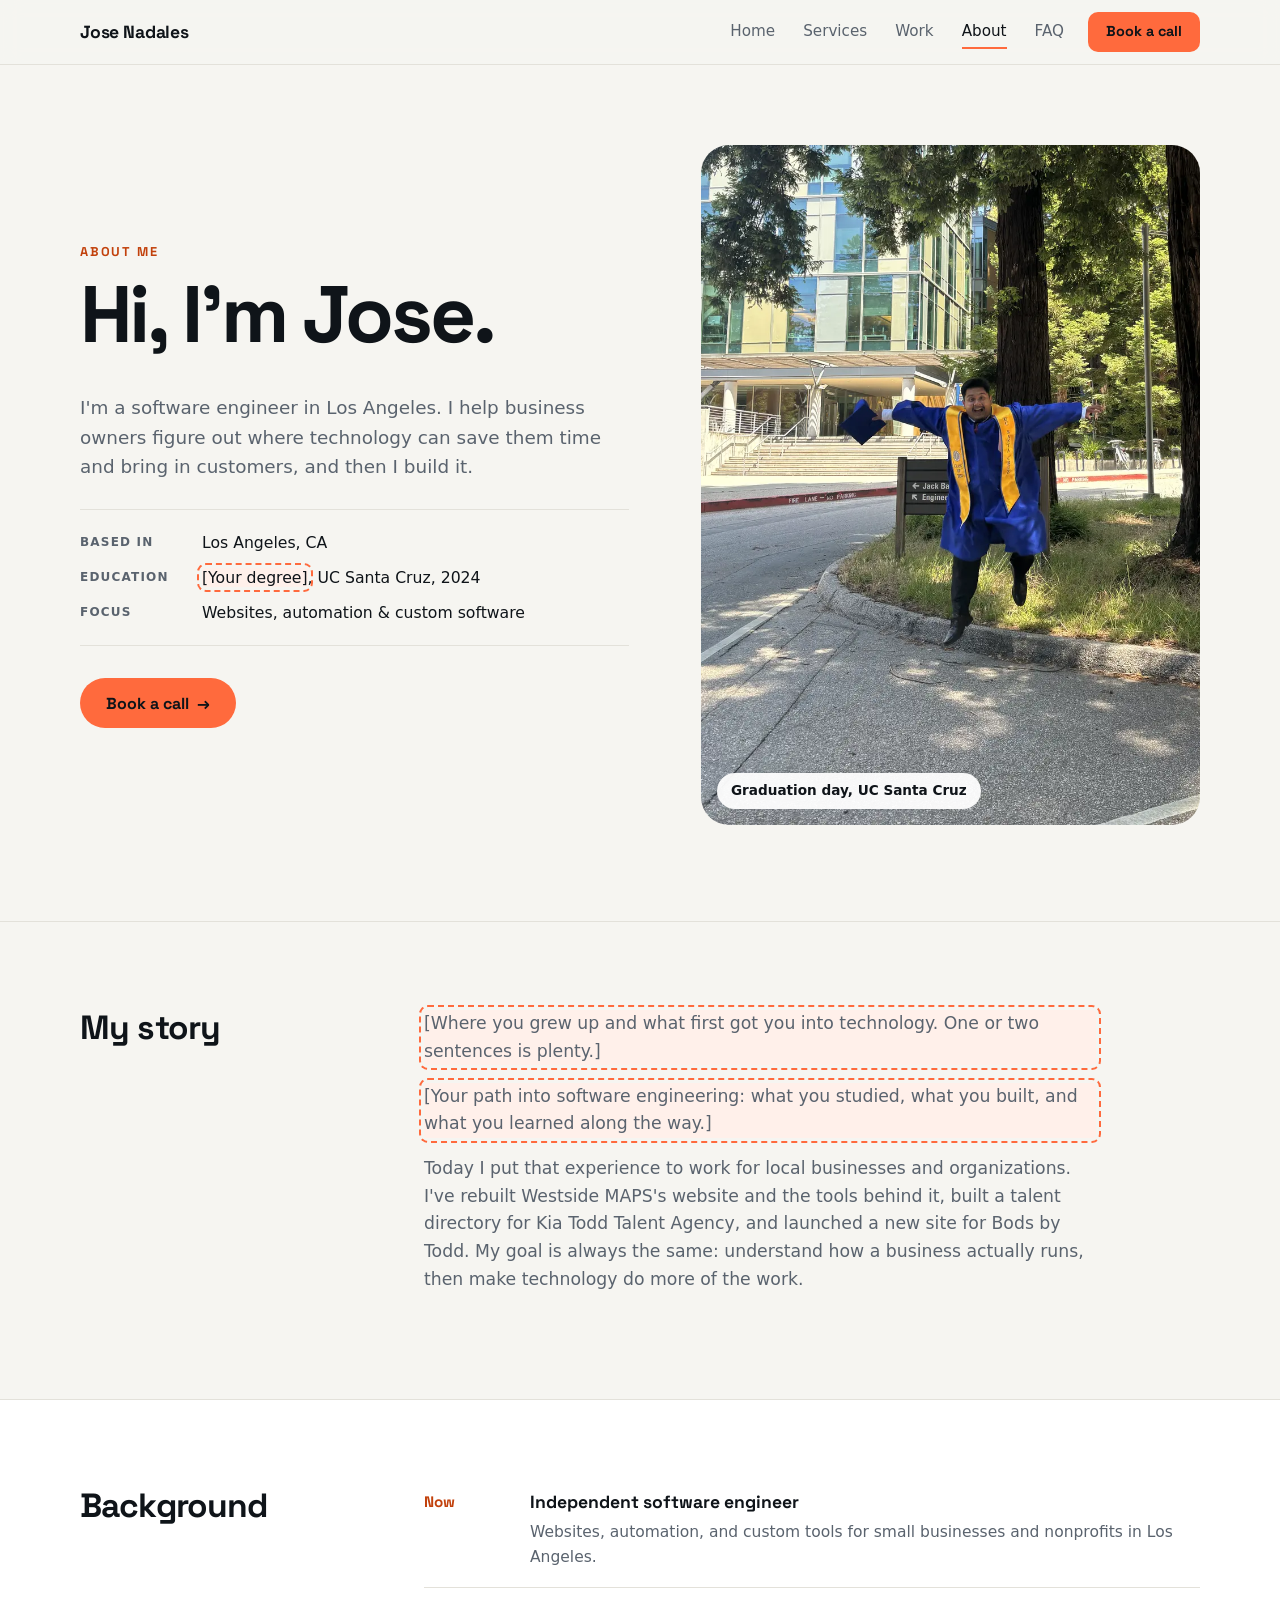
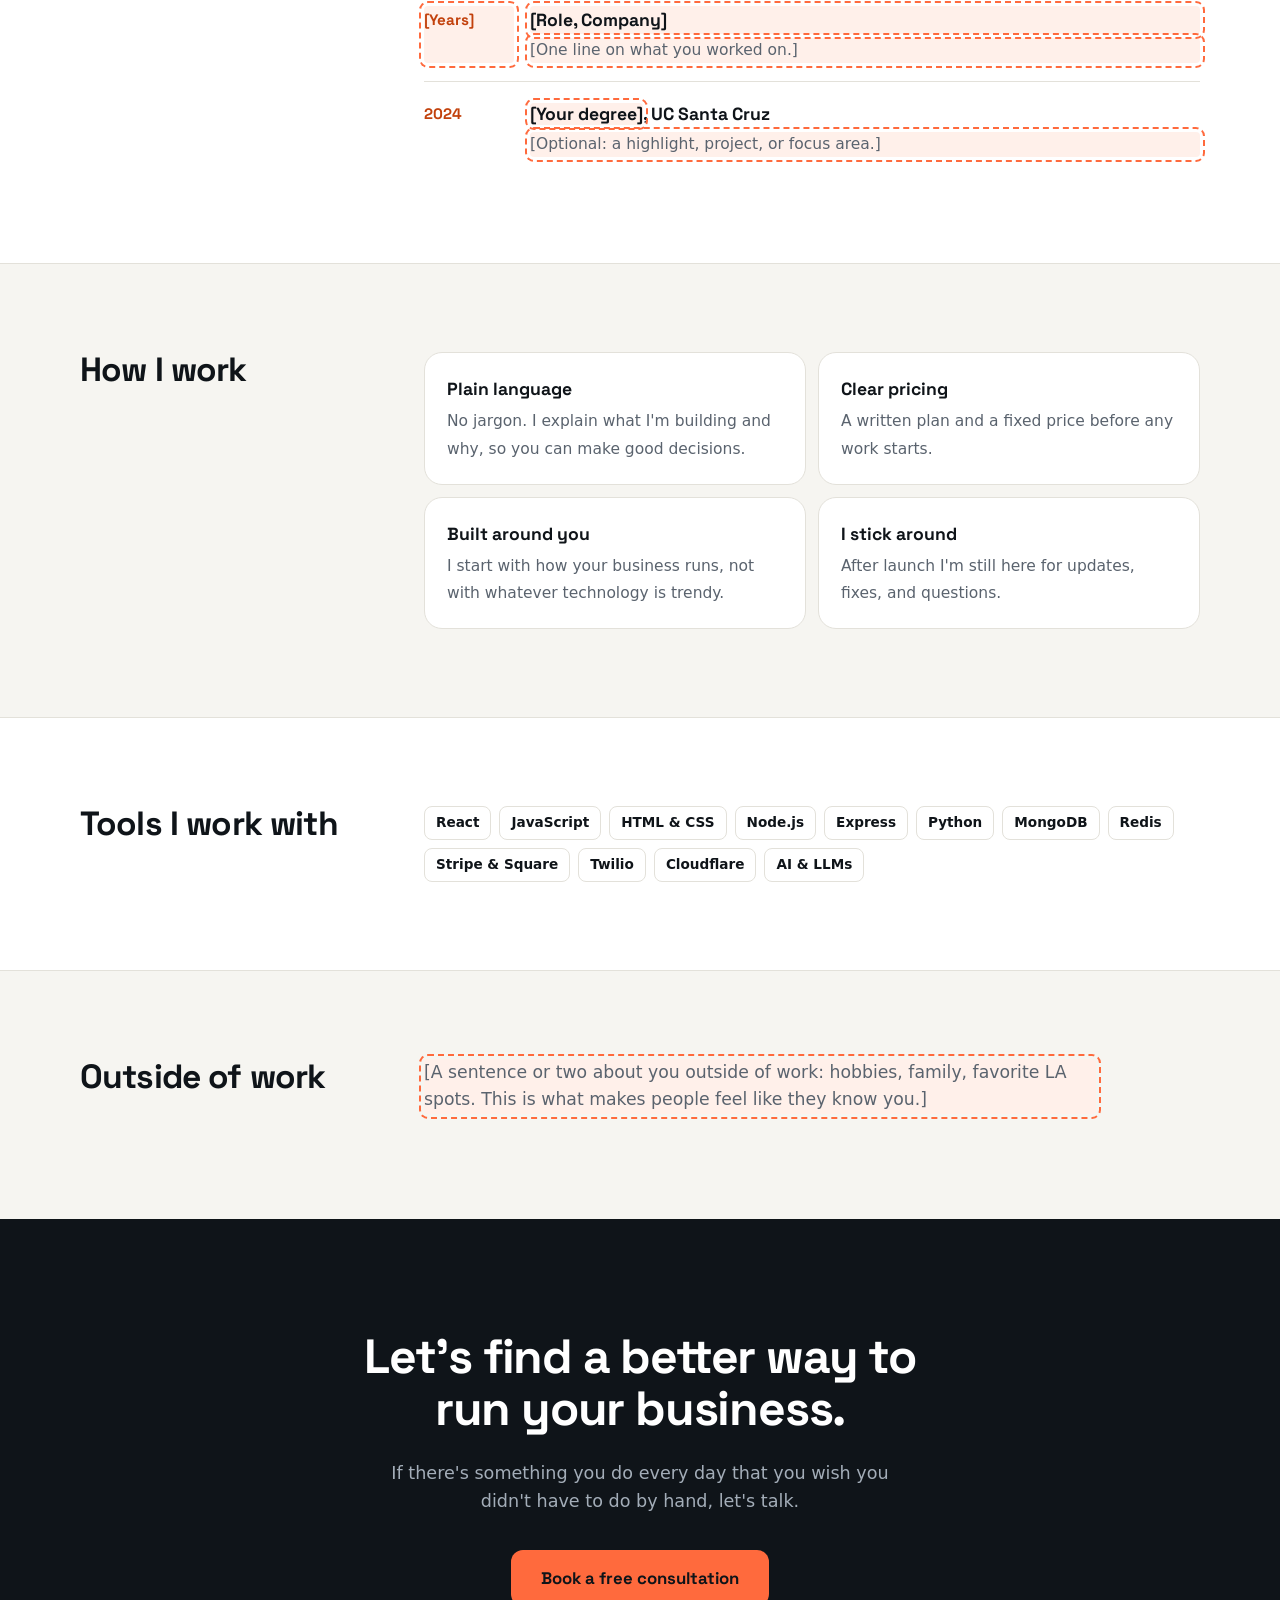
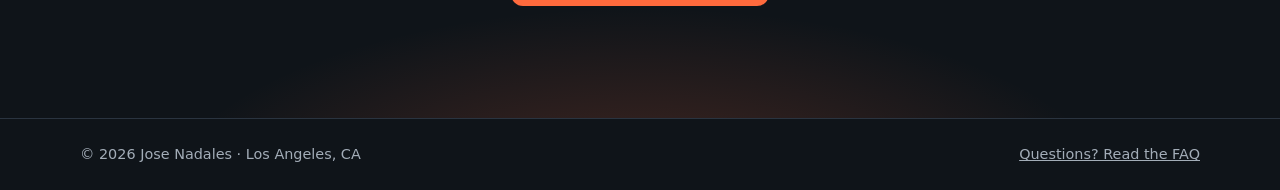
==== about.html @ cd743653 "quick update with about page," ====
<!doctype html>
<html lang="en">
<head>
<meta charset="utf-8">
<meta name="viewport" content="width=device-width, initial-scale=1">
<title>About Jose Nadales | Software Engineer in Los Angeles</title>
<meta name="description" content="Jose Nadales is a software engineer in Los Angeles who helps businesses use websites, automation, and custom tools to work smarter and grow.">
<meta property="og:title" content="About Jose Nadales">
<meta property="og:description" content="A software engineer in Los Angeles who helps businesses work smarter with technology.">
<meta property="og:type" content="profile">
<meta property="og:url" content="https://nadoodles.dev/about.html">
<meta name="theme-color" content="#0f1419">
<link rel="icon" href="data:image/svg+xml,%3Csvg xmlns='http://www.w3.org/2000/svg' viewBox='0 0 64 64'%3E%3Crect width='64' height='64' rx='14' fill='%230f1419'/%3E%3Ctext x='32' y='42' font-family='Arial,sans-serif' font-size='28' font-weight='700' fill='%23ff6a3d' text-anchor='middle'%3EJN%3C/text%3E%3C/svg%3E">
<link rel="preconnect" href="https://fonts.googleapis.com">
<link rel="preconnect" href="https://fonts.gstatic.com" crossorigin>
<link rel="preconnect" href="https://assets.calendly.com">
<link href="https://fonts.googleapis.com/css2?family=Space+Grotesk:wght@500;700&display=swap" rel="stylesheet">
<link rel="stylesheet" href="style.css?v=6">
<script src="script.js?v=6" defer></script>
</head>
<body>

<header class="site-header">
  <div class="wrap header-inner">
    <a class="brand" href="index.html">Jose Nadales</a>
    <nav class="nav" aria-label="Main">
      <a href="index.html">Home</a>
      <a href="index.html#services">Services</a>
      <a href="index.html#work">Work</a>
      <a href="about.html" aria-current="page">About</a>
      <a href="faq.html">FAQ</a>
    </nav>
    <a class="btn btn-accent btn-sm" href="https://calendly.com/josenadales/chat-with-jose" data-calendly>Book a call</a>
  </div>
</header>

<main>
  <!--
    HOW TO EDIT THIS PAGE
    Anything in a dashed orange box (class="todo") is a placeholder for you to fill in.
    Replace the text, then delete the class="todo" part so it shows as normal text.
  -->

  <!-- Intro -->
  <section class="about-hero">
    <div class="wrap about-hero-grid">
      <div class="about-hero-copy">
        <p class="eyebrow">About me</p>
        <h1>Hi, I'm Jose.</h1>
        <p class="lead lead-light">I'm a software engineer in Los Angeles. I help business owners figure out where technology can save them time and bring in customers, and then I build it.</p>
        <ul class="facts">
          <li><span>Based in</span>Los Angeles, CA</li>
          <li><span>Education</span><span><span class="todo">[Your degree]</span>, UC Santa Cruz, 2024</span></li>
          <li><span>Focus</span>Websites, automation &amp; custom software</li>
        </ul>
        <a class="btn btn-accent btn-pill" href="https://calendly.com/josenadales/chat-with-jose" data-calendly>Book a call <span aria-hidden="true">&rarr;</span></a>
      </div>
      <figure class="about-photo">
        <img src="images/jose-about.webp" alt="Jose jumping for joy in his graduation gown among the redwoods at UC Santa Cruz" width="900" height="1200" decoding="async" fetchpriority="high">
        <figcaption>Graduation day, UC Santa Cruz</figcaption>
      </figure>
    </div>
  </section>

  <!-- Story -->
  <section class="about-section">
    <div class="wrap about-cols">
      <h2>My story</h2>
      <div class="prose">
        <p class="todo">[Where you grew up and what first got you into technology. One or two sentences is plenty.]</p>
        <p class="todo">[Your path into software engineering: what you studied, what you built, and what you learned along the way.]</p>
        <p>Today I put that experience to work for local businesses and organizations. I've rebuilt Westside MAPS's website and the tools behind it, built a talent directory for Kia Todd Talent Agency, and launched a new site for Bods by Todd. My goal is always the same: understand how a business actually runs, then make technology do more of the work.</p>
      </div>
    </div>
  </section>

  <!-- Background -->
  <section class="about-section about-section-alt">
    <div class="wrap about-cols">
      <h2>Background</h2>
      <ol class="timeline">
        <li>
          <span class="tl-when">Now</span>
          <div><strong>Independent software engineer</strong><p>Websites, automation, and custom tools for small businesses and nonprofits in Los Angeles.</p></div>
        </li>
        <li>
          <span class="tl-when todo">[Years]</span>
          <div><strong class="todo">[Role, Company]</strong><p class="todo">[One line on what you worked on.]</p></div>
        </li>
        <li>
          <span class="tl-when">2024</span>
          <div><strong><span class="todo">[Your degree]</span>, UC Santa Cruz</strong><p class="todo">[Optional: a highlight, project, or focus area.]</p></div>
        </li>
      </ol>
    </div>
  </section>

  <!-- How I work -->
  <section class="about-section">
    <div class="wrap about-cols">
      <h2>How I work</h2>
      <ul class="values">
        <li><strong>Plain language</strong><span>No jargon. I explain what I'm building and why, so you can make good decisions.</span></li>
        <li><strong>Clear pricing</strong><span>A written plan and a fixed price before any work starts.</span></li>
        <li><strong>Built around you</strong><span>I start with how your business runs, not with whatever technology is trendy.</span></li>
        <li><strong>I stick around</strong><span>After launch I'm still here for updates, fixes, and questions.</span></li>
      </ul>
    </div>
  </section>

  <!-- Tools -->
  <section class="about-section about-section-alt">
    <div class="wrap about-cols">
      <h2>Tools I work with</h2>
      <div class="stack">
        <ul>
          <li>React</li><li>JavaScript</li><li>HTML &amp; CSS</li><li>Node.js</li><li>Express</li><li>Python</li><li>MongoDB</li><li>Redis</li><li>Stripe &amp; Square</li><li>Twilio</li><li>Cloudflare</li><li>AI &amp; LLMs</li>
        </ul>
      </div>
    </div>
  </section>

  <!-- Outside of work -->
  <section class="about-section">
    <div class="wrap about-cols">
      <h2>Outside of work</h2>
      <div class="prose">
        <p class="todo">[A sentence or two about you outside of work: hobbies, family, favorite LA spots. This is what makes people feel like they know you.]</p>
      </div>
    </div>
  </section>

  <section class="cta">
    <div class="wrap">
      <h2>Let's find a better way to run your business.</h2>
      <p>If there's something you do every day that you wish you didn't have to do by hand, let's talk.</p>
      <a class="btn btn-accent btn-lg" href="https://calendly.com/josenadales/chat-with-jose" data-calendly>Book a free consultation</a>
    </div>
  </section>
</main>

<footer class="site-footer">
  <div class="wrap footer-inner">
    <span>© 2026 Jose Nadales · Los Angeles, CA</span>
    <a href="faq.html">Questions? Read the FAQ</a>
  </div>
</footer>

</body>
</html>
---- style.css ----
/* ===== Tokens ===== */
:root{
  --bg:#f6f5f1;
  --surface:#ffffff;
  --ink:#0f1419;
  --muted:#5a636e;
  --line:#e3e1da;
  --dark:#0f1419;
  --dark-2:#18212b;
  --dark-line:#2a3440;
  --dark-muted:#a3adb8;
  --accent:#ff6a3d;
  --accent-hover:#ff825c;
  --accent-text:#c2410c;   /* accent for text on light backgrounds */
  --accent-soft:#fff0ea;
  --display:"Space Grotesk",system-ui,-apple-system,"Segoe UI",Roboto,sans-serif;
  --sans:system-ui,-apple-system,"Segoe UI",Roboto,"Helvetica Neue",Arial,sans-serif;
  --radius:18px;
}

/* ===== Base ===== */
*,*::before,*::after{box-sizing:border-box}
html{scroll-behavior:smooth;-webkit-text-size-adjust:100%}
@media (prefers-reduced-motion:reduce){html{scroll-behavior:auto}*{animation:none!important;transition:none!important}}
body{margin:0;background:var(--bg);color:var(--ink);font:17px/1.6 var(--sans)}
img{max-width:100%;display:block}
a{color:inherit}
h1,h2,h3{font-family:var(--display);font-weight:700;line-height:1.08;letter-spacing:-.025em;margin:0 0 .5em}
h1{font-size:clamp(2.3rem,8.5vw,3.7rem)}
h2{font-size:clamp(1.9rem,6vw,3rem)}
h3{font-size:1.25rem;letter-spacing:-.015em;line-height:1.2}
p{margin:0 0 1em}
ul,ol{margin:0;padding:0;list-style:none}
.wrap{max-width:1160px;margin:0 auto;padding:0 20px}
section{padding:80px 0;scroll-margin-top:112px}
@media (min-width:760px){section{scroll-margin-top:64px}}
@media (min-width:900px){section{padding:112px 0}}

.eyebrow{font-family:var(--display);font-size:.8rem;font-weight:700;text-transform:uppercase;letter-spacing:.14em;color:var(--accent-text);margin-bottom:1em}
.lead{font-size:1.15rem;max-width:38rem;color:var(--dark-muted)}
.lead-light{color:var(--muted)}
.fineprint{font-size:.85rem;color:var(--muted);margin:18px 0 0}

/* ===== Buttons ===== */
.btn{display:inline-flex;align-items:center;justify-content:center;min-height:50px;padding:0 24px;border-radius:12px;font-family:var(--display);font-weight:700;font-size:1rem;text-decoration:none;border:2px solid transparent;cursor:pointer;transition:background .15s,border-color .15s,transform .15s}
.btn:active{transform:translateY(1px)}
.btn:focus-visible{outline:3px solid var(--accent);outline-offset:3px}
.btn-sm{min-height:40px;padding:0 16px;font-size:.9rem;border-radius:10px}
.btn-lg{min-height:56px;padding:0 28px;font-size:1.05rem}
.btn-accent{background:var(--accent);color:var(--ink)}
.btn-accent:hover{background:var(--accent-hover)}
.btn-dark{background:var(--ink);color:#fff}
.btn-dark:hover{background:var(--dark-2)}

/* ===== Header ===== */
.site-header{position:sticky;top:0;z-index:20;background:rgba(246,245,241,.9);backdrop-filter:blur(10px);-webkit-backdrop-filter:blur(10px);border-bottom:1px solid var(--line);color:var(--ink)}
.header-inner{display:flex;align-items:center;gap:24px;height:64px}
.brand{font-family:var(--display);font-weight:700;font-size:1.1rem;text-decoration:none;letter-spacing:-.01em}
/* Tabs: a scrollable second row on phones, inline on wider screens */
.header-inner{flex-wrap:wrap;row-gap:0}
.nav{order:3;flex:1 0 100%;display:flex;gap:22px;height:44px;align-items:center;overflow-x:auto;scrollbar-width:none;margin:0 -20px;padding:0 20px;border-top:1px solid var(--line);font-size:.95rem}
.nav::-webkit-scrollbar{display:none}
.nav a{flex:none;text-decoration:none;color:var(--muted);padding:4px 0;border-bottom:2px solid transparent}
.nav a:hover{color:var(--ink)}
.nav a[aria-current="page"]{color:var(--ink);border-bottom-color:var(--accent)}
.site-header .btn{margin-left:auto}
@media (min-width:760px){
  .header-inner{flex-wrap:nowrap}
  .nav{order:0;flex:0 1 auto;height:auto;margin:0 0 0 auto;padding:0;border-top:0;overflow:visible;gap:28px}
  .site-header .btn{margin-left:0}
}
body:has(.calendly-overlay) .site-header{visibility:hidden}

/* ===== Hero ===== */
.hero{position:relative;overflow:hidden;padding:48px 0 56px}
@media (min-width:900px){.hero{padding:88px 0 72px}}
.hero-arc{display:none;position:absolute;left:0;top:0;width:100%;height:520px;color:#d6d2c8;pointer-events:none}
@media (min-width:900px){.hero-arc{display:block}}
.hero .wrap{position:relative}
.hero-top{display:grid;gap:24px;align-items:end}
@media (min-width:900px){.hero-top{grid-template-columns:1.8fr 1fr;gap:56px}}
.hero h1 span{display:block;white-space:nowrap}
.hero h1{font-size:clamp(2.5rem,6.3vw,5.4rem);line-height:.95;letter-spacing:-.045em;margin:0}
.hero-side p{color:var(--muted);font-size:1.05rem;max-width:25rem;margin-bottom:1.25em}
.btn-pill{border-radius:999px;gap:.5em}

.hero-pills{position:relative;display:flex;justify-content:space-between;gap:8px;margin:36px -20px 24px;padding:0 20px;overflow-x:auto;scrollbar-width:none}
.hero-pills::-webkit-scrollbar{display:none}
@media (min-width:900px){.hero-pills{margin:64px 0 28px;padding:0;overflow:visible}.hero-pills::before{content:"";position:absolute;left:0;right:0;top:50%;height:1px;background:var(--line)}}
.pill-row{position:relative;display:flex;gap:8px;flex:none}
.tag-pill{flex:none;white-space:nowrap;display:inline-flex;align-items:center;min-height:40px;padding:0 16px;border-radius:999px;background:var(--bg);border:1px solid var(--line);font-size:.92rem;font-weight:600;text-decoration:none;transition:border-color .15s}
.tag-pill:hover{border-color:var(--ink)}
.tag-pill:focus-visible{outline:3px solid var(--accent);outline-offset:2px}
.tag-pill-dark{background:var(--ink);border-color:var(--ink);color:#fff}

.hero-cards{display:flex;gap:12px;overflow-x:auto;scroll-snap-type:x mandatory;margin:0 -20px;padding:0 20px 6px;scrollbar-width:none}
.hero-cards::-webkit-scrollbar{display:none}
.hcard{position:relative;flex:0 0 80%;scroll-snap-align:center;aspect-ratio:4/5;border-radius:24px;overflow:hidden;text-decoration:none;background:var(--dark);color:#fff}
.hcard-main{order:-1}
.hcard-main img{object-position:left top}
.hcard-light{background:#e8e5dd;color:var(--ink)}
@media (min-width:900px){
  .hero-cards{display:grid;grid-template-columns:1fr 1.75fr 1fr;overflow:visible;margin:0;padding:0}
  .hcard{aspect-ratio:auto;height:400px}
  .hcard-main{order:0}
}
.hcard img{position:absolute;inset:0;width:100%;height:100%;object-fit:cover;object-position:top}
.hcard-ph{position:absolute;inset:0;display:grid;place-items:center;font-size:.85rem;opacity:.5}
.hcard-label{position:absolute;left:14px;bottom:14px;background:rgba(255,255,255,.94);color:var(--ink);border-radius:999px;padding:7px 14px;font-size:.85rem;font-weight:600}
.hcard-caption{position:absolute;left:14px;right:14px;bottom:14px;display:flex;align-items:center;justify-content:space-between;gap:12px;background:rgba(255,255,255,.94);color:var(--ink);border-radius:18px;padding:14px 14px 14px 18px}
.hcard-caption small{display:block;font-size:.7rem;font-weight:700;text-transform:uppercase;letter-spacing:.1em;color:var(--accent-text)}
.hcard-caption strong{font-family:var(--display);font-size:1.25rem;letter-spacing:-.01em}
.hcard-arrow{flex:none;width:44px;height:44px;border-radius:50%;background:var(--accent);display:grid;place-items:center;font-size:1.1rem;font-weight:700;transition:transform .2s}
.hcard:hover .hcard-arrow{transform:rotate(45deg)}
.hcard:focus-visible{outline:3px solid var(--accent);outline-offset:3px}

/* ===== Services ===== */
.svc-grid{display:grid;gap:16px;margin-top:40px}
@media (min-width:720px){.svc-grid{grid-template-columns:1fr 1fr}}
@media (min-width:1040px){.svc-grid{grid-template-columns:repeat(6,1fr)}.svc{grid-column:span 2}.svc:nth-child(4){grid-column:span 3}.svc-wide{grid-column:span 3}}
@media (min-width:720px) and (max-width:1039px){.svc-wide{grid-column:1/-1}}
.svc{background:var(--surface);border:1px solid var(--line);border-radius:var(--radius);padding:28px;transition:border-color .2s,transform .2s}
.svc:hover{border-color:var(--ink);transform:translateY(-2px)}
.svc-num{display:inline-block;font-family:var(--display);font-weight:700;font-size:.85rem;color:var(--accent-text);background:var(--accent-soft);border-radius:8px;padding:4px 10px;margin-bottom:18px}
.svc p{color:var(--muted)}
.svc ul{border-top:1px solid var(--line);padding-top:14px}
.svc li{position:relative;padding-left:22px;font-size:.95rem;margin:6px 0}
.svc li::before{content:"";position:absolute;left:0;top:.6em;width:10px;height:2px;background:var(--accent)}

/* ===== Problem picker ===== */
.picker{background:var(--surface);border-top:1px solid var(--line);border-bottom:1px solid var(--line)}
.chips{display:flex;gap:10px;overflow-x:auto;margin:32px -20px 24px;padding:4px 20px 8px;scrollbar-width:none}
.chips::-webkit-scrollbar{display:none}
@media (min-width:760px){.chips{flex-wrap:wrap;overflow:visible;margin:32px 0 24px;padding:0}}
.chip{flex:none;font:600 .95rem var(--sans);color:var(--ink);background:var(--bg);border:1.5px solid var(--line);border-radius:999px;padding:10px 18px;cursor:pointer;transition:all .15s}
.chip:hover{border-color:var(--ink)}
.chip[aria-pressed="true"]{background:var(--ink);border-color:var(--ink);color:#fff}
.chip:focus-visible{outline:3px solid var(--accent);outline-offset:2px}
.solution{display:grid;gap:12px;align-items:stretch}
@media (min-width:860px){.solution{grid-template-columns:1fr auto 1.3fr}}
.sol-col{border-radius:var(--radius);padding:28px}
.sol-before{background:var(--bg);border:1px dashed #cfcbc1;color:var(--muted)}
.sol-after{background:var(--dark);color:#fff}
.sol-after p{color:var(--dark-muted)}
.sol-after .sol-benefit{color:#fff;margin:0}
.sol-after .sol-benefit strong{color:var(--accent)}
.sol-label{display:block;font-family:var(--display);font-size:.75rem;font-weight:700;text-transform:uppercase;letter-spacing:.12em;margin-bottom:12px}
.sol-before p{margin:0;font-size:1.05rem}
.sol-after .sol-label{color:var(--accent)}
.sol-arrow{display:grid;place-items:center;font-size:1.6rem;color:var(--accent-text);transform:rotate(90deg)}
@media (min-width:860px){.sol-arrow{transform:none}}
.solution.swap .sol-col{animation:fade .35s ease}
@keyframes fade{from{opacity:.3;transform:translateY(4px)}to{opacity:1;transform:none}}

/* ===== Work ===== */
.case{background:var(--surface);border:1px solid var(--line);border-radius:var(--radius);overflow:hidden;display:flex;flex-direction:column}
.case-featured{margin-top:40px}
@media (min-width:900px){.case-featured{flex-direction:row}.case-featured .case-media{flex:1.15}.case-featured .case-body{flex:1;padding:44px}}
.case-media{background:var(--dark);aspect-ratio:16/10;padding:20px}
.case-media img{width:100%;height:100%;object-fit:cover;object-position:top;border-radius:10px}
.media-placeholder{height:100%;display:grid;place-items:center;border:2px dashed var(--dark-line);border-radius:10px;color:var(--dark-muted);font-size:.9rem}
.case-body{padding:28px}
.case-body p{color:var(--muted)}
.tag{display:inline-block;font-size:.75rem;font-weight:700;text-transform:uppercase;letter-spacing:.1em;color:var(--accent-text);margin-bottom:10px}
.case-featured h3{font-size:clamp(1.6rem,4vw,2.1rem)}
.delivered li{position:relative;padding-left:28px;margin:8px 0;font-size:.97rem}
.delivered li::before{content:"✓";position:absolute;left:0;top:1px;width:19px;height:19px;border-radius:50%;background:var(--ink);color:#fff;font-size:.7rem;font-weight:700;display:grid;place-items:center}
.planned{margin:18px 0 0;font-size:.9rem;color:var(--muted)}
.planned span{display:inline-block;font-size:.7rem;font-weight:700;text-transform:uppercase;letter-spacing:.1em;border:1px solid var(--line);border-radius:999px;padding:2px 9px;margin-right:6px;color:var(--muted)}
.case-row{display:grid;gap:16px;margin-top:16px}
@media (min-width:760px){.case-row{grid-template-columns:1fr 1fr}}
blockquote{margin:24px 0 0;padding-left:18px;border-left:3px solid var(--accent);font-family:var(--display);font-size:1.15rem}
blockquote cite{display:block;margin-top:8px;font:normal .9rem var(--sans);color:var(--muted)}

.visit{display:inline-flex;align-items:center;gap:6px;margin-top:20px;font-weight:700;font-size:.95rem;color:var(--ink);text-decoration:none;border-bottom:2px solid var(--accent);padding-bottom:2px}
.visit:hover{color:var(--accent-text)}
.case-media img{box-shadow:0 12px 30px -12px rgba(0,0,0,.6)}

/* ===== Assessment + process ===== */
.assess{background:var(--accent-soft)}
.assess-grid{display:grid;gap:40px;align-items:center}
@media (min-width:900px){.assess-grid{grid-template-columns:1.1fr 1fr;gap:64px}}
.assess .lead{margin-bottom:1.75em}
.recs{display:grid;gap:12px;counter-reset:rec}
.recs li{counter-increment:rec;display:grid;grid-template-columns:auto 1fr;gap:2px 16px;align-items:center;background:var(--surface);border-radius:var(--radius);padding:20px 22px;box-shadow:0 12px 30px -24px rgba(194,65,12,.6)}
.recs li::before{content:counter(rec);grid-row:span 2;width:40px;height:40px;border-radius:12px;background:var(--accent);color:var(--ink);font-family:var(--display);font-weight:700;display:grid;place-items:center}
.recs strong{font-family:var(--display)}
.recs span{color:var(--muted);font-size:.95rem}
.steps-title{margin:72px 0 20px;font-size:1.1rem}
.steps{display:grid;gap:12px;counter-reset:step}
@media (min-width:760px){.steps{grid-template-columns:repeat(4,1fr)}}
.steps li{counter-increment:step;border-top:2px solid var(--ink);padding-top:14px}
.steps li::before{content:"0" counter(step);display:block;font-family:var(--display);font-weight:700;font-size:.85rem;color:var(--accent-text);margin-bottom:4px}
.steps strong{display:block;font-family:var(--display);font-size:1.1rem}
.steps span{color:var(--muted);font-size:.95rem}

/* ===== About ===== */
.about-grid{display:grid;gap:32px;align-items:center}
@media (min-width:860px){.about-grid{grid-template-columns:300px 1fr;gap:64px}}
.portrait{width:200px;aspect-ratio:1;border-radius:24px;overflow:hidden;background:var(--dark);color:var(--accent);display:grid;place-items:center;font-family:var(--display);font-size:4rem;font-weight:700}
@media (min-width:860px){.portrait{width:300px}}
.portrait img{width:100%;height:100%;object-fit:cover}
.about p{color:var(--muted);max-width:40rem}
.stack{margin-top:28px}
.stack-label{display:block;font-size:.8rem;font-weight:700;text-transform:uppercase;letter-spacing:.1em;color:var(--muted);margin-bottom:10px}
.stack ul{display:flex;flex-wrap:wrap;gap:8px}
.stack li{font-size:.85rem;font-weight:600;background:var(--surface);border:1px solid var(--line);border-radius:8px;padding:5px 11px}

/* ===== Final CTA ===== */
.cta{background:var(--dark);color:#fff;text-align:center;position:relative;overflow:hidden}
.cta::before{content:"";position:absolute;inset:0;background:radial-gradient(700px 300px at 50% 120%,rgba(255,106,61,.25),transparent 70%);pointer-events:none}
.cta .wrap{position:relative}
.cta h2{max-width:18ch;margin-left:auto;margin-right:auto}
.cta p{color:var(--dark-muted);max-width:34rem;margin:0 auto 2em;font-size:1.1rem}

/* ===== Footer ===== */
.site-footer{background:var(--dark);color:var(--dark-muted);border-top:1px solid var(--dark-line);padding:24px 0;font-size:.9rem}
.footer-inner{display:flex;flex-wrap:wrap;gap:8px 24px;justify-content:space-between}
.site-footer a{color:var(--dark-muted)}

/* ===== FAQ page ===== */
.faq-hero{padding:56px 0 24px}
@media (min-width:900px){.faq-hero{padding:88px 0 32px}}
.faq-hero h1{font-size:clamp(2.6rem,7vw,4.6rem);letter-spacing:-.04em;line-height:.98}
.back{display:inline-flex;gap:6px;margin-bottom:28px;font-size:.95rem;font-weight:600;color:var(--muted);text-decoration:none}
.back:hover{color:var(--ink)}
.faq-body{padding-top:24px}
.faq-grid{display:grid;gap:32px}
@media (min-width:900px){.faq-grid{grid-template-columns:220px 1fr;gap:64px;align-items:start}}
.faq-toc{display:flex;gap:8px;overflow-x:auto;scrollbar-width:none;margin:0 -20px;padding:0 20px}
.faq-toc::-webkit-scrollbar{display:none}
.faq-toc a{flex:none;white-space:nowrap;display:inline-flex;align-items:center;min-height:40px;padding:0 16px;border-radius:999px;border:1px solid var(--line);background:var(--bg);font-size:.92rem;font-weight:600;text-decoration:none}
.faq-toc a:hover{border-color:var(--ink)}
@media (min-width:900px){.faq-toc{position:sticky;top:96px;flex-direction:column;margin:0;padding:0}.faq-toc a{border:0;background:none;padding:0;min-height:36px;color:var(--muted)}.faq-toc a:hover{color:var(--ink)}}
.faq-group{scroll-margin-top:88px;margin-bottom:48px}
.faq-group h2{font-size:1.5rem;margin-bottom:16px}
.faq-group details{background:var(--surface);border:1px solid var(--line);border-radius:14px;margin-bottom:10px;transition:border-color .15s}
.faq-group details[open]{border-color:var(--ink)}
.faq-group summary{list-style:none;cursor:pointer;display:flex;justify-content:space-between;align-items:center;gap:16px;padding:18px 20px;font-family:var(--display);font-weight:700;font-size:1.05rem}
.faq-group summary::-webkit-details-marker{display:none}
.faq-group summary::after{content:"+";flex:none;width:30px;height:30px;border-radius:50%;background:var(--accent-soft);color:var(--accent-text);display:grid;place-items:center;font-size:1.2rem;transition:transform .2s}
.faq-group details[open] summary::after{transform:rotate(45deg)}
.faq-group summary:focus-visible{outline:3px solid var(--accent);outline-offset:2px;border-radius:14px}
.faq-group details p{margin:0;padding:0 20px 20px;color:var(--muted)}

/* ===== About page ===== */
.about .visit{margin-top:8px}
.about-hero{padding:48px 0 64px}
@media (min-width:900px){.about-hero{padding:80px 0 96px}}
.about-hero-grid{display:grid;gap:40px;align-items:center}
@media (min-width:900px){.about-hero-grid{grid-template-columns:1.1fr 1fr;gap:72px}}
.about-hero h1{font-size:clamp(2.8rem,8vw,5rem);letter-spacing:-.04em;line-height:.98}
.about-hero .lead{margin-bottom:1.5em}
.facts{display:grid;gap:10px;margin:0 0 32px;padding:20px 0;border-top:1px solid var(--line);border-bottom:1px solid var(--line)}
.facts li{display:grid;grid-template-columns:110px 1fr;gap:12px;font-size:.98rem}
.facts li > span:first-child{font-size:.75rem;font-weight:700;text-transform:uppercase;letter-spacing:.1em;color:var(--muted);padding-top:3px}
.about-photo{margin:0;position:relative}
.about-photo img{width:100%;aspect-ratio:3/4;object-fit:cover;object-position:center;border-radius:28px;max-height:680px}
.about-photo figcaption{position:absolute;left:16px;bottom:16px;background:rgba(255,255,255,.94);border-radius:999px;padding:7px 14px;font-size:.85rem;font-weight:600}
.about-section{padding:64px 0;border-top:1px solid var(--line)}
@media (min-width:900px){.about-section{padding:88px 0}}
.about-section-alt{background:var(--surface)}
.about-cols{display:grid;gap:20px}
@media (min-width:900px){.about-cols{grid-template-columns:280px 1fr;gap:64px}}
.about-cols h2{font-size:clamp(1.6rem,4vw,2.1rem)}
.prose p{font-size:1.08rem;color:var(--muted);max-width:42rem}
.timeline li{display:grid;grid-template-columns:90px 1fr;gap:16px;padding:18px 0;border-bottom:1px solid var(--line)}
.timeline li:first-child{padding-top:0}
.timeline li:last-child{border-bottom:0}
.tl-when{font-family:var(--display);font-weight:700;color:var(--accent-text);font-size:.95rem;padding-top:2px}
.timeline strong{display:block;font-family:var(--display);font-size:1.1rem}
.timeline p{margin:4px 0 0;color:var(--muted);font-size:.97rem}
.values{display:grid;gap:12px}
@media (min-width:640px){.values{grid-template-columns:1fr 1fr}}
.values li{background:var(--surface);border:1px solid var(--line);border-radius:var(--radius);padding:22px}
.values strong{display:block;font-family:var(--display);font-size:1.1rem;margin-bottom:4px}
.values span{color:var(--muted);font-size:.97rem}
.about-section .stack{margin-top:0}

/* Placeholder text you still need to replace (remove class="todo" once filled in) */
.todo{outline:2px dashed var(--accent);outline-offset:3px;border-radius:4px;background:var(--accent-soft)}
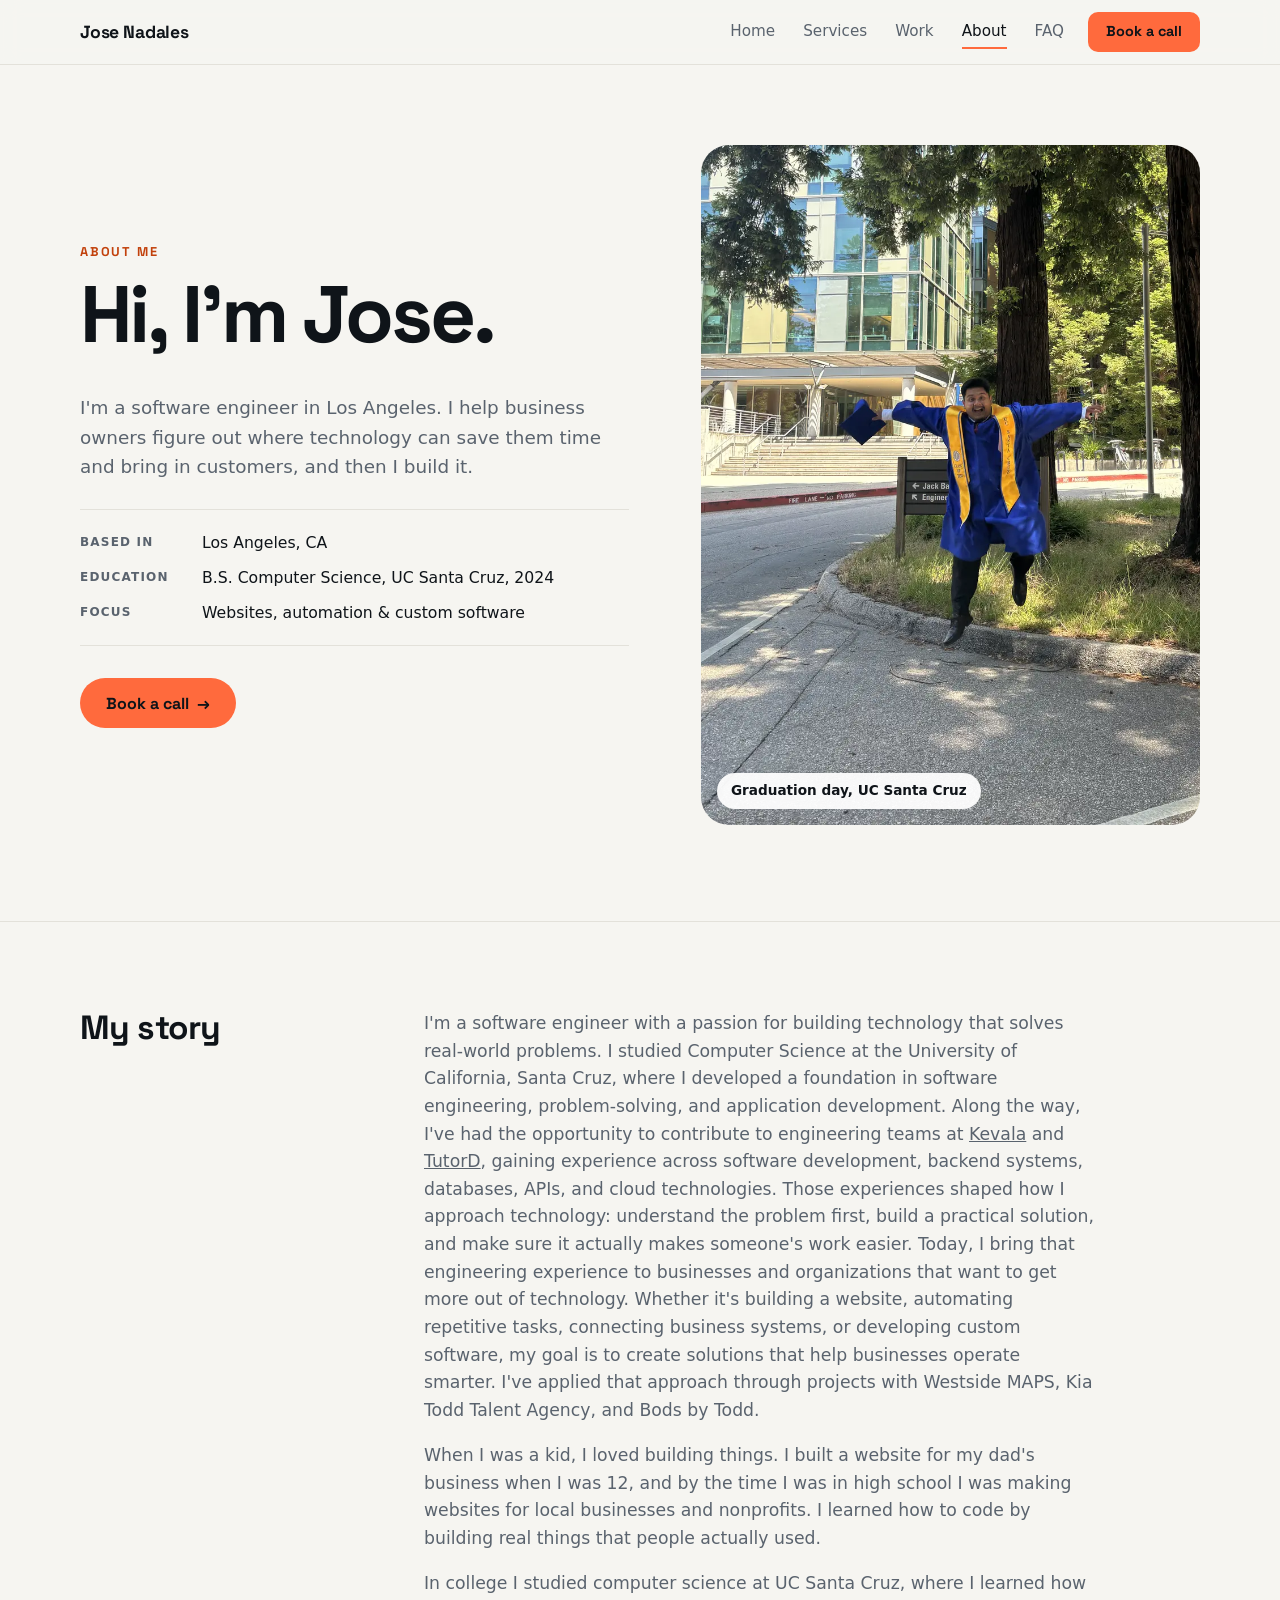
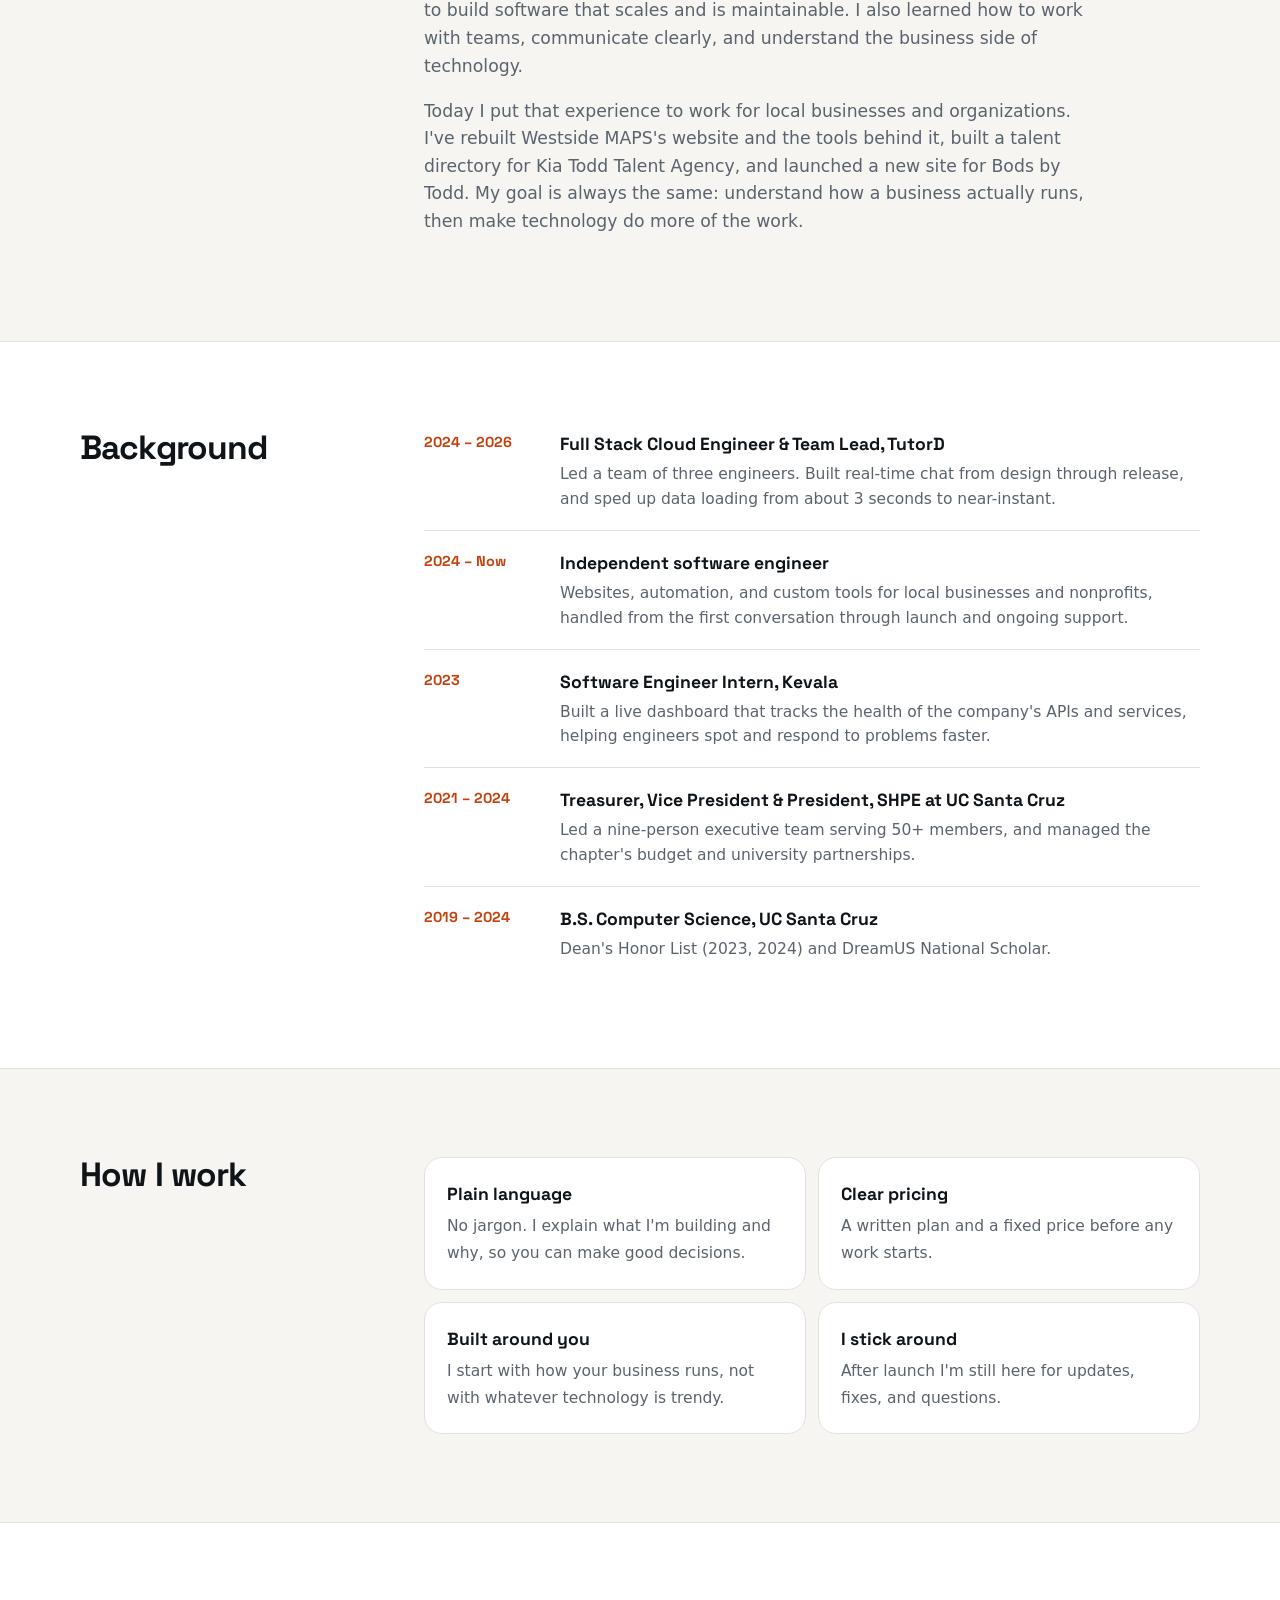
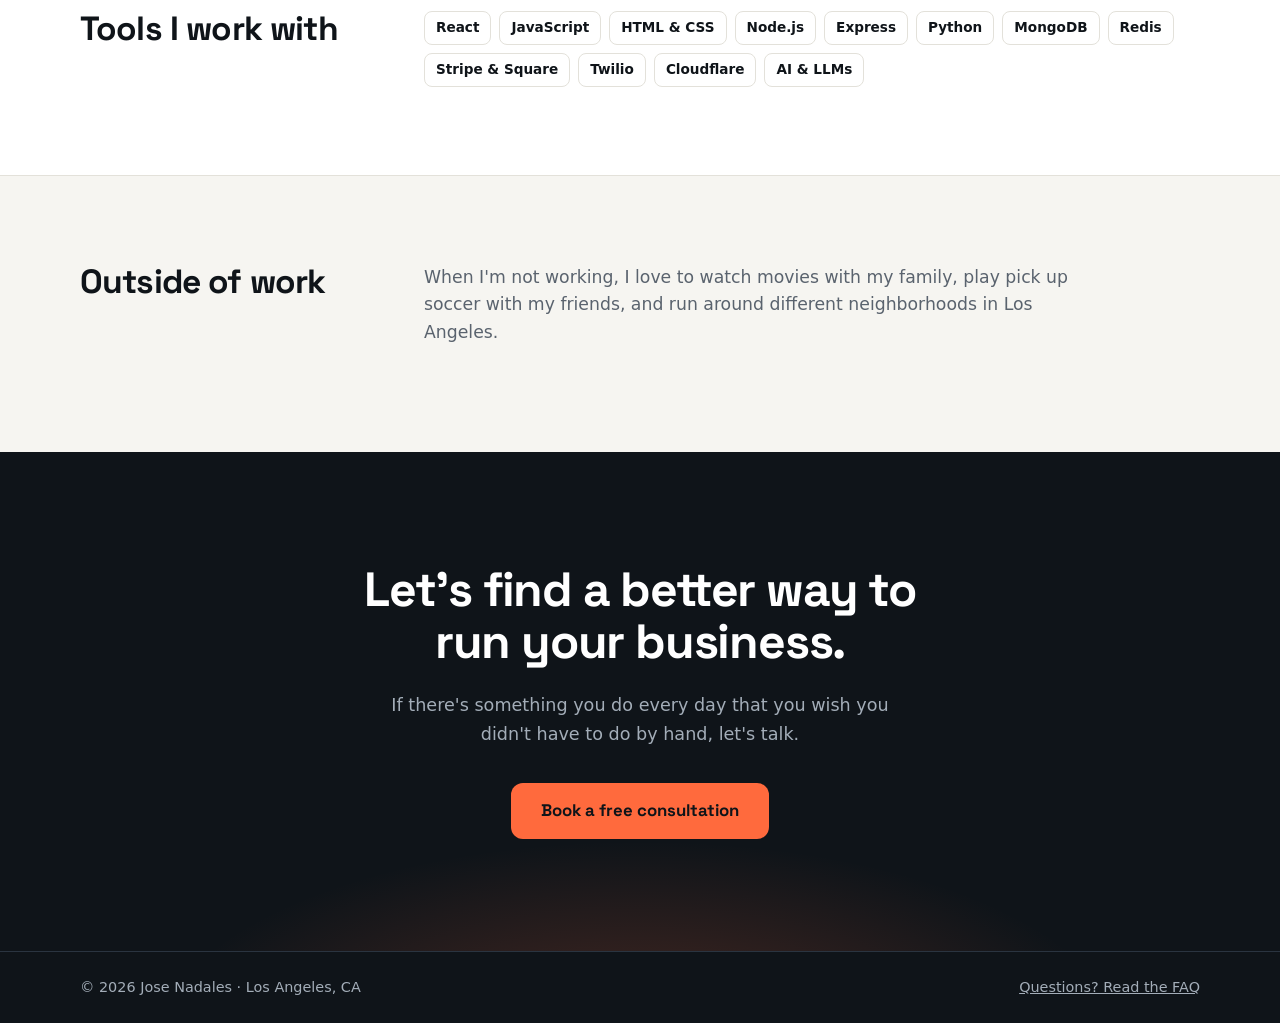
==== commit dd3307b8: "pushing about info" ====
--- a/about.html
+++ b/about.html
@@ -15,8 +15,8 @@
 <link rel="preconnect" href="https://fonts.gstatic.com" crossorigin>
 <link rel="preconnect" href="https://assets.calendly.com">
 <link href="https://fonts.googleapis.com/css2?family=Space+Grotesk:wght@500;700&display=swap" rel="stylesheet">
-<link rel="stylesheet" href="style.css?v=6">
-<script src="script.js?v=6" defer></script>
+<link rel="stylesheet" href="style.css?v=7">
+<script src="script.js?v=7" defer></script>
 </head>
 <body>
 
@@ -50,7 +50,7 @@
         <p class="lead lead-light">I'm a software engineer in Los Angeles. I help business owners figure out where technology can save them time and bring in customers, and then I build it.</p>
         <ul class="facts">
           <li><span>Based in</span>Los Angeles, CA</li>
-          <li><span>Education</span><span><span class="todo">[Your degree]</span>, UC Santa Cruz, 2024</span></li>
+          <li><span>Education</span><span>B.S. Computer Science, UC Santa Cruz, 2024</span></li>
           <li><span>Focus</span>Websites, automation &amp; custom software</li>
         </ul>
         <a class="btn btn-accent btn-pill" href="https://calendly.com/josenadales/chat-with-jose" data-calendly>Book a call <span aria-hidden="true">&rarr;</span></a>
@@ -67,8 +67,22 @@
     <div class="wrap about-cols">
       <h2>My story</h2>
       <div class="prose">
-        <p class="todo">[Where you grew up and what first got you into technology. One or two sentences is plenty.]</p>
-        <p class="todo">[Your path into software engineering: what you studied, what you built, and what you learned along the way.]</p>
+        <p>
+
+I'm a software engineer with a passion for building technology that solves real-world problems.
+
+I studied Computer Science at the University of California, Santa Cruz, where I developed a foundation in software engineering, problem-solving, and application development.
+
+Along the way, I've had the opportunity to contribute to engineering teams at <a href="https://www.kevala.com/">Kevala</a> and <a href="https://tutord.io/">TutorD</a>, gaining experience across software development, backend systems, databases, APIs, and cloud technologies.
+
+Those experiences shaped how I approach technology: understand the problem first, build a practical solution, and make sure it actually makes someone's work easier.
+
+Today, I bring that engineering experience to businesses and organizations that want to get more out of technology. Whether it's building a website, automating repetitive tasks, connecting business systems, or developing custom software, my goal is to create solutions that help businesses operate smarter.
+
+I've applied that approach through projects with Westside MAPS, Kia Todd Talent Agency, and Bods by Todd. </p>
+
+        <p>When I was a kid, I loved building things. I built a website for my dad's business when I was 12, and by the time I was in high school I was making websites for local businesses and nonprofits. I learned how to code by building real things that people actually used.</p>
+        <p>In college I studied computer science at UC Santa Cruz, where I learned how to build software that scales and is maintainable. I also learned how to work with teams, communicate clearly, and understand the business side of technology.</p>
         <p>Today I put that experience to work for local businesses and organizations. I've rebuilt Westside MAPS's website and the tools behind it, built a talent directory for Kia Todd Talent Agency, and launched a new site for Bods by Todd. My goal is always the same: understand how a business actually runs, then make technology do more of the work.</p>
       </div>
     </div>
@@ -80,16 +94,24 @@
       <h2>Background</h2>
       <ol class="timeline">
         <li>
-          <span class="tl-when">Now</span>
-          <div><strong>Independent software engineer</strong><p>Websites, automation, and custom tools for small businesses and nonprofits in Los Angeles.</p></div>
+          <span class="tl-when">2024 &ndash; 2026</span>
+          <div><strong>Full Stack Cloud Engineer &amp; Team Lead, TutorD</strong><p>Led a team of three engineers. Built real-time chat from design through release, and sped up data loading from about 3 seconds to near-instant.</p></div>
         </li>
         <li>
-          <span class="tl-when todo">[Years]</span>
-          <div><strong class="todo">[Role, Company]</strong><p class="todo">[One line on what you worked on.]</p></div>
+          <span class="tl-when">2024 &ndash; Now</span>
+          <div><strong>Independent software engineer</strong><p>Websites, automation, and custom tools for local businesses and nonprofits, handled from the first conversation through launch and ongoing support.</p></div>
         </li>
         <li>
-          <span class="tl-when">2024</span>
-          <div><strong><span class="todo">[Your degree]</span>, UC Santa Cruz</strong><p class="todo">[Optional: a highlight, project, or focus area.]</p></div>
+          <span class="tl-when">2023</span>
+          <div><strong>Software Engineer Intern, Kevala</strong><p>Built a live dashboard that tracks the health of the company's APIs and services, helping engineers spot and respond to problems faster.</p></div>
+        </li>
+        <li>
+          <span class="tl-when">2021 &ndash; 2024</span>
+          <div><strong>Treasurer, Vice President &amp; President, SHPE at UC Santa Cruz</strong><p>Led a nine-person executive team serving 50+ members, and managed the chapter's budget and university partnerships.</p></div>
+        </li>
+        <li>
+          <span class="tl-when">2019 &ndash; 2024</span>
+          <div><strong>B.S. Computer Science, UC Santa Cruz</strong><p>Dean's Honor List (2023, 2024) and DreamUS National Scholar.</p></div>
         </li>
       </ol>
     </div>
@@ -125,7 +147,7 @@
     <div class="wrap about-cols">
       <h2>Outside of work</h2>
       <div class="prose">
-        <p class="todo">[A sentence or two about you outside of work: hobbies, family, favorite LA spots. This is what makes people feel like they know you.]</p>
+        <p>When I'm not working, I love to watch movies with my family, play pick up soccer with my friends, and run around different neighborhoods in Los Angeles.</p>
       </div>
     </div>
   </section>
--- a/style.css
+++ b/style.css
@@ -264,10 +264,11 @@
 @media (min-width:900px){.about-cols{grid-template-columns:280px 1fr;gap:64px}}
 .about-cols h2{font-size:clamp(1.6rem,4vw,2.1rem)}
 .prose p{font-size:1.08rem;color:var(--muted);max-width:42rem}
-.timeline li{display:grid;grid-template-columns:90px 1fr;gap:16px;padding:18px 0;border-bottom:1px solid var(--line)}
+.timeline li{display:grid;grid-template-columns:96px 1fr;gap:16px;padding:18px 0;border-bottom:1px solid var(--line)}
 .timeline li:first-child{padding-top:0}
 .timeline li:last-child{border-bottom:0}
-.tl-when{font-family:var(--display);font-weight:700;color:var(--accent-text);font-size:.95rem;padding-top:2px}
+.tl-when{font-family:var(--display);font-weight:700;color:var(--accent-text);font-size:.9rem;padding-top:3px;line-height:1.3}
+@media (min-width:640px){.timeline li{grid-template-columns:120px 1fr}}
 .timeline strong{display:block;font-family:var(--display);font-size:1.1rem}
 .timeline p{margin:4px 0 0;color:var(--muted);font-size:.97rem}
 .values{display:grid;gap:12px}
